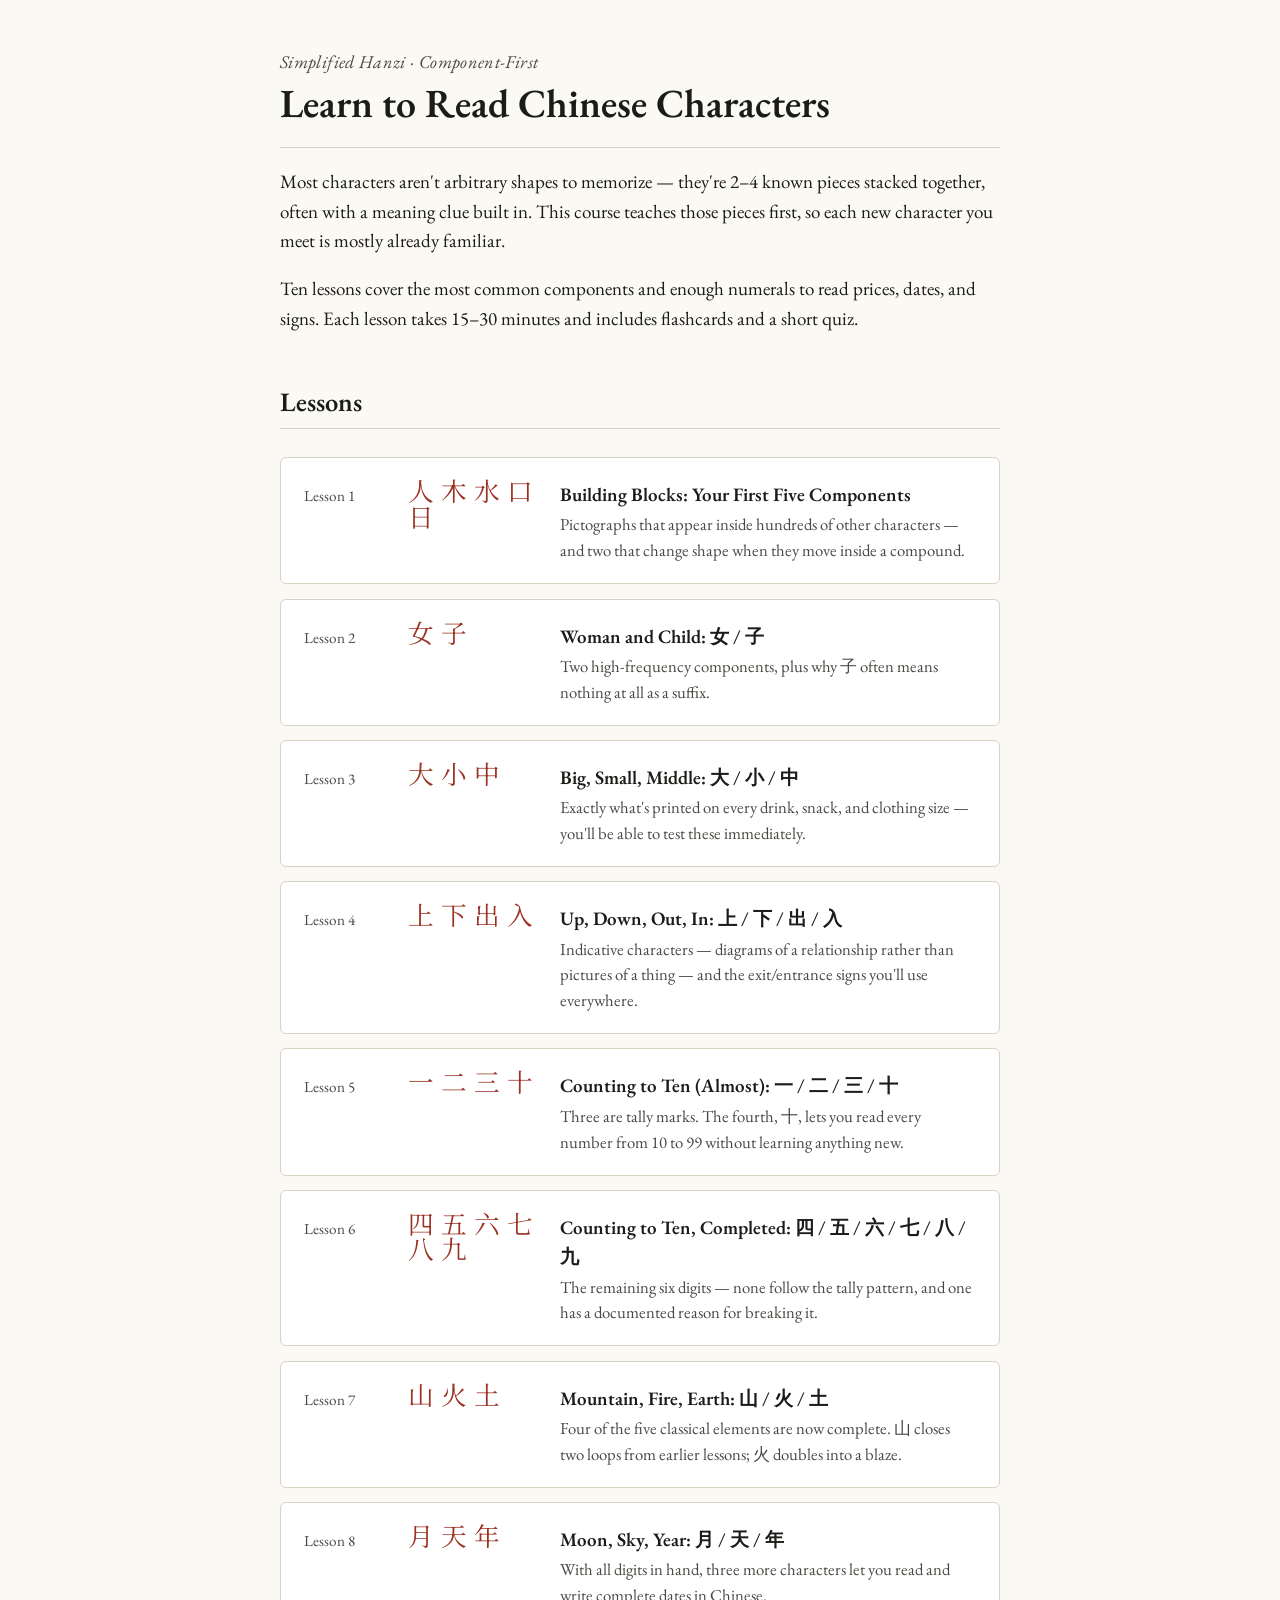
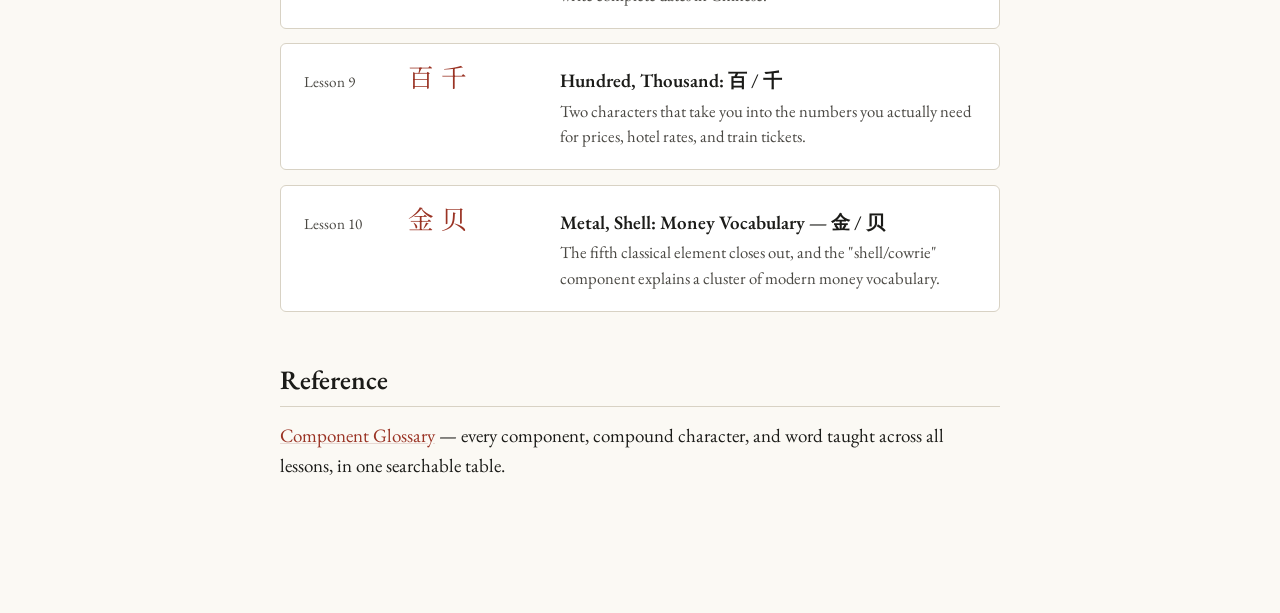
==== public_html/index.html @ 195a49df "First commit" ====
<!DOCTYPE html>
<html lang="en">
<head>
<meta charset="UTF-8">
<meta name="viewport" content="width=device-width, initial-scale=1">
<title>Simplified Hanzi — A Component-First Course</title>
<link rel="stylesheet" href="assets/style.css">
<style>
  .lesson-list {
    list-style: none;
    padding: 0;
    margin: 1.5rem 0;
  }
  .lesson-list li {
    border: 1px solid var(--rule);
    border-radius: 6px;
    background: var(--card);
    margin-bottom: 0.75rem;
  }
  .lesson-list a.lesson-link {
    display: flex;
    align-items: baseline;
    gap: 1rem;
    padding: 1rem 1.2rem;
    text-decoration: none;
    color: inherit;
  }
  .lesson-list a.lesson-link:hover {
    background: var(--accent-soft);
    border-radius: 5px;
  }
  .lesson-num {
    font-size: 0.8rem;
    color: var(--ink-soft);
    white-space: nowrap;
    min-width: 4.5rem;
  }
  .lesson-glyphs {
    font-family: 'Noto Serif SC', 'Songti SC', serif;
    font-size: 1.35rem;
    min-width: 7rem;
    color: var(--accent);
    line-height: 1;
  }
  .lesson-title {
    font-weight: 600;
    flex: 1;
  }
  .lesson-blurb {
    font-size: 0.88rem;
    color: var(--ink-soft);
    margin-top: 0.15rem;
  }
  .lesson-body {
    display: flex;
    flex-direction: column;
  }
  @media (max-width: 520px) {
    .lesson-list a.lesson-link { flex-wrap: wrap; }
    .lesson-glyphs { min-width: auto; }
  }
</style>
</head>
<body>
<div class="page">

  <header class="lesson-header">
    <p class="kicker">Simplified Hanzi · Component-First</p>
    <h1>Learn to Read Chinese Characters</h1>
  </header>

  <p>Most characters aren't arbitrary shapes to memorize — they're 2–4 known pieces stacked together, often with a meaning clue built in. This course teaches those pieces first, so each new character you meet is mostly already familiar.</p>

  <p>Ten lessons cover the most common components and enough numerals to read prices, dates, and signs. Each lesson takes 15–30 minutes and includes flashcards and a short quiz.</p>

  <h2>Lessons</h2>

  <ul class="lesson-list">
    <li>
      <a class="lesson-link" href="lessons/0001-foundational-components.html">
        <span class="lesson-num">Lesson 1</span>
        <span class="lesson-glyphs">人 木 水 口 日</span>
        <span class="lesson-body">
          <span class="lesson-title">Building Blocks: Your First Five Components</span>
          <span class="lesson-blurb">Pictographs that appear inside hundreds of other characters — and two that change shape when they move inside a compound.</span>
        </span>
      </a>
    </li>
    <li>
      <a class="lesson-link" href="lessons/0002-woman-and-child.html">
        <span class="lesson-num">Lesson 2</span>
        <span class="lesson-glyphs">女 子</span>
        <span class="lesson-body">
          <span class="lesson-title">Woman and Child: 女 / 子</span>
          <span class="lesson-blurb">Two high-frequency components, plus why 子 often means nothing at all as a suffix.</span>
        </span>
      </a>
    </li>
    <li>
      <a class="lesson-link" href="lessons/0003-big-small-middle.html">
        <span class="lesson-num">Lesson 3</span>
        <span class="lesson-glyphs">大 小 中</span>
        <span class="lesson-body">
          <span class="lesson-title">Big, Small, Middle: 大 / 小 / 中</span>
          <span class="lesson-blurb">Exactly what's printed on every drink, snack, and clothing size — you'll be able to test these immediately.</span>
        </span>
      </a>
    </li>
    <li>
      <a class="lesson-link" href="lessons/0004-up-down-out-in.html">
        <span class="lesson-num">Lesson 4</span>
        <span class="lesson-glyphs">上 下 出 入</span>
        <span class="lesson-body">
          <span class="lesson-title">Up, Down, Out, In: 上 / 下 / 出 / 入</span>
          <span class="lesson-blurb">Indicative characters — diagrams of a relationship rather than pictures of a thing — and the exit/entrance signs you'll use everywhere.</span>
        </span>
      </a>
    </li>
    <li>
      <a class="lesson-link" href="lessons/0005-counting-to-ten.html">
        <span class="lesson-num">Lesson 5</span>
        <span class="lesson-glyphs">一 二 三 十</span>
        <span class="lesson-body">
          <span class="lesson-title">Counting to Ten (Almost): 一 / 二 / 三 / 十</span>
          <span class="lesson-blurb">Three are tally marks. The fourth, 十, lets you read every number from 10 to 99 without learning anything new.</span>
        </span>
      </a>
    </li>
    <li>
      <a class="lesson-link" href="lessons/0006-counting-completed.html">
        <span class="lesson-num">Lesson 6</span>
        <span class="lesson-glyphs">四 五 六 七 八 九</span>
        <span class="lesson-body">
          <span class="lesson-title">Counting to Ten, Completed: 四 / 五 / 六 / 七 / 八 / 九</span>
          <span class="lesson-blurb">The remaining six digits — none follow the tally pattern, and one has a documented reason for breaking it.</span>
        </span>
      </a>
    </li>
    <li>
      <a class="lesson-link" href="lessons/0007-mountain-fire-earth.html">
        <span class="lesson-num">Lesson 7</span>
        <span class="lesson-glyphs">山 火 土</span>
        <span class="lesson-body">
          <span class="lesson-title">Mountain, Fire, Earth: 山 / 火 / 土</span>
          <span class="lesson-blurb">Four of the five classical elements are now complete. 山 closes two loops from earlier lessons; 火 doubles into a blaze.</span>
        </span>
      </a>
    </li>
    <li>
      <a class="lesson-link" href="lessons/0008-moon-sky-year.html">
        <span class="lesson-num">Lesson 8</span>
        <span class="lesson-glyphs">月 天 年</span>
        <span class="lesson-body">
          <span class="lesson-title">Moon, Sky, Year: 月 / 天 / 年</span>
          <span class="lesson-blurb">With all digits in hand, three more characters let you read and write complete dates in Chinese.</span>
        </span>
      </a>
    </li>
    <li>
      <a class="lesson-link" href="lessons/0009-hundred-thousand.html">
        <span class="lesson-num">Lesson 9</span>
        <span class="lesson-glyphs">百 千</span>
        <span class="lesson-body">
          <span class="lesson-title">Hundred, Thousand: 百 / 千</span>
          <span class="lesson-blurb">Two characters that take you into the numbers you actually need for prices, hotel rates, and train tickets.</span>
        </span>
      </a>
    </li>
    <li>
      <a class="lesson-link" href="lessons/0010-metal-shell-money.html">
        <span class="lesson-num">Lesson 10</span>
        <span class="lesson-glyphs">金 贝</span>
        <span class="lesson-body">
          <span class="lesson-title">Metal, Shell: Money Vocabulary — 金 / 贝</span>
          <span class="lesson-blurb">The fifth classical element closes out, and the "shell/cowrie" component explains a cluster of modern money vocabulary.</span>
        </span>
      </a>
    </li>
  </ul>

  <h2>Reference</h2>
  <p><a href="reference/components-glossary.html">Component Glossary</a> — every component, compound character, and word taught across all lessons, in one searchable table.</p>

</div>
</body>
</html>
---- public_html/assets/style.css ----
/* Shared stylesheet for the Simplified Hanzi teaching workspace.
   Tufte-influenced: generous whitespace, restrained color, type does the work. */

@import url('https://fonts.googleapis.com/css2?family=Noto+Serif+SC:wght@400;500;700&family=EB+Garamond:ital,wght@0,400;0,600;1,400&display=swap');

:root {
  --paper: #fbf9f4;
  --ink: #1b1b18;
  --ink-soft: #4a4843;
  --rule: #d8d2c4;
  --accent: #9a3324;
  --accent-soft: #e8d8d2;
  --good: #2f6f4f;
  --good-soft: #dcebe2;
  --bad: #9a3324;
  --bad-soft: #f3ddd8;
  --card: #ffffff;
  --max-width: 720px;
}

* { box-sizing: border-box; }

html { font-size: 19px; }

body {
  margin: 0;
  padding: 0 1.5rem 6rem;
  background: var(--paper);
  color: var(--ink);
  font-family: 'EB Garamond', 'Iowan Old Style', Georgia, serif;
  line-height: 1.55;
}

.page {
  max-width: var(--max-width);
  margin: 0 auto;
}

header.lesson-header {
  padding-top: 2.5rem;
  margin-bottom: 1rem;
  border-bottom: 1px solid var(--rule);
}

header.lesson-header .kicker {
  font-family: 'EB Garamond', serif;
  font-style: italic;
  color: var(--ink-soft);
  font-size: 0.95rem;
  letter-spacing: 0.02em;
  margin: 0 0 0.25rem;
}

h1 {
  font-size: 2.1rem;
  font-weight: 600;
  margin: 0 0 1rem;
  line-height: 1.2;
}

h2 {
  font-size: 1.4rem;
  font-weight: 600;
  margin: 2.5rem 0 0.75rem;
  border-bottom: 1px solid var(--rule);
  padding-bottom: 0.3rem;
}

h3 {
  font-size: 1.1rem;
  font-weight: 600;
  margin: 1.5rem 0 0.5rem;
}

p { margin: 0 0 1rem; }

a { color: var(--accent); text-decoration: underline; text-decoration-color: var(--accent-soft); }
a:hover { text-decoration-color: var(--accent); }

.hanzi, .han {
  font-family: 'Noto Serif SC', 'Songti SC', 'PingFang SC', 'Microsoft YaHei', serif;
}

/* --- Component / character cards --- */

.card-grid {
  display: grid;
  grid-template-columns: repeat(auto-fit, minmax(130px, 1fr));
  gap: 0.9rem;
  margin: 1.5rem 0;
}

.char-card {
  background: var(--card);
  border: 1px solid var(--rule);
  border-radius: 6px;
  padding: 1rem 0.75rem;
  text-align: center;
}

.char-card .glyph {
  font-family: 'Noto Serif SC', 'Songti SC', serif;
  font-size: 3rem;
  line-height: 1;
  margin-bottom: 0.4rem;
}

.char-card .variant {
  font-size: 1.1rem;
  color: var(--ink-soft);
}

.char-card .pinyin {
  font-style: italic;
  color: var(--accent);
  margin: 0.3rem 0 0.1rem;
}

.char-card .meaning {
  font-size: 0.95rem;
}

.char-card .strokes {
  font-size: 0.8rem;
  color: var(--ink-soft);
  margin-top: 0.3rem;
}

/* --- Reference tables --- */

table.ref-table {
  width: 100%;
  border-collapse: collapse;
  margin: 1.25rem 0;
  font-size: 0.95rem;
}

table.ref-table th, table.ref-table td {
  border-bottom: 1px solid var(--rule);
  padding: 0.5rem 0.6rem;
  text-align: left;
  vertical-align: top;
}

table.ref-table th {
  font-weight: 600;
  border-bottom: 2px solid var(--ink);
}

table.ref-table .glyph-cell {
  font-family: 'Noto Serif SC', 'Songti SC', serif;
  font-size: 1.6rem;
  white-space: nowrap;
}

/* --- Breakdown diagram (component -> character) --- */

.breakdown {
  display: flex;
  align-items: center;
  gap: 0.6rem;
  justify-content: center;
  margin: 1.25rem 0;
  flex-wrap: wrap;
}

.breakdown .piece, .breakdown .result {
  font-family: 'Noto Serif SC', 'Songti SC', serif;
  font-size: 2.4rem;
  background: var(--card);
  border: 1px solid var(--rule);
  border-radius: 6px;
  padding: 0.3rem 0.6rem;
}

.breakdown .result {
  border-color: var(--accent);
}

.breakdown .op, .breakdown .eq {
  font-size: 1.4rem;
  color: var(--ink-soft);
}

/* --- Stroke order step list --- */

ol.stroke-steps {
  padding-left: 1.4rem;
}
ol.stroke-steps li {
  margin-bottom: 0.4rem;
}
ol.stroke-steps .stroke-glyph {
  font-family: 'Noto Serif SC', 'Songti SC', serif;
  font-size: 1.2rem;
  margin-right: 0.3rem;
}

/* --- Sidenote (Tufte-style margin note, falls back inline on narrow viewports) --- */

.sidenote {
  font-size: 0.85rem;
  color: var(--ink-soft);
  border-left: 2px solid var(--rule);
  padding-left: 0.8rem;
  margin: 1rem 0;
}

/* --- Callouts --- */

.callout {
  background: var(--card);
  border: 1px solid var(--rule);
  border-left: 4px solid var(--accent);
  border-radius: 4px;
  padding: 0.9rem 1.1rem;
  margin: 1.25rem 0;
  font-size: 0.97rem;
}

.callout.tip { border-left-color: var(--good); }

/* --- Flashcards (assets/quiz.js) --- */

.flashcard {
  background: var(--card);
  border: 1px solid var(--rule);
  border-radius: 6px;
  padding: 1.5rem 1rem;
  text-align: center;
  cursor: pointer;
  user-select: none;
  margin: 0.75rem 0;
}

.flashcard .front {
  font-family: 'Noto Serif SC', 'Songti SC', serif;
  font-size: 2.6rem;
}

.flashcard .back {
  display: none;
  margin-top: 0.6rem;
  color: var(--ink-soft);
  font-size: 0.95rem;
}

.flashcard.revealed .back { display: block; }

.flashcard .hint {
  font-size: 0.8rem;
  color: var(--ink-soft);
  margin-top: 0.5rem;
}

/* --- Multiple choice quiz --- */

.quiz-mc {
  background: var(--card);
  border: 1px solid var(--rule);
  border-radius: 6px;
  padding: 1.1rem 1.2rem;
  margin: 1.25rem 0;
}

.quiz-mc .quiz-question {
  font-weight: 600;
  margin-bottom: 0.75rem;
}

.quiz-mc .quiz-options {
  display: flex;
  flex-direction: column;
  gap: 0.5rem;
}

.quiz-mc .quiz-options button {
  font-family: inherit;
  font-size: 1rem;
  text-align: left;
  background: var(--paper);
  border: 1px solid var(--rule);
  border-radius: 4px;
  padding: 0.55rem 0.8rem;
  cursor: pointer;
}

.quiz-mc .quiz-options button:hover { border-color: var(--ink-soft); }

.quiz-mc .quiz-options button.correct {
  background: var(--good-soft);
  border-color: var(--good);
}

.quiz-mc .quiz-options button.incorrect {
  background: var(--bad-soft);
  border-color: var(--bad);
}

.quiz-mc .quiz-options button:disabled { cursor: default; }

.quiz-mc .quiz-feedback {
  margin-top: 0.6rem;
  font-size: 0.9rem;
  min-height: 1.2em;
}

/* --- Nav / footer --- */

nav.lesson-nav, footer.lesson-footer {
  margin-top: 2.5rem;
  padding-top: 1rem;
  border-top: 1px solid var(--rule);
  font-size: 0.9rem;
  color: var(--ink-soft);
}

.ask-teacher {
  margin-top: 2.5rem;
  font-style: italic;
  color: var(--ink-soft);
}

@media print {
  body { background: #fff; padding: 0; }
  .quiz-mc, .flashcard, nav.lesson-nav, .ask-teacher { display: none; }
  a { color: var(--ink); text-decoration: none; }
}
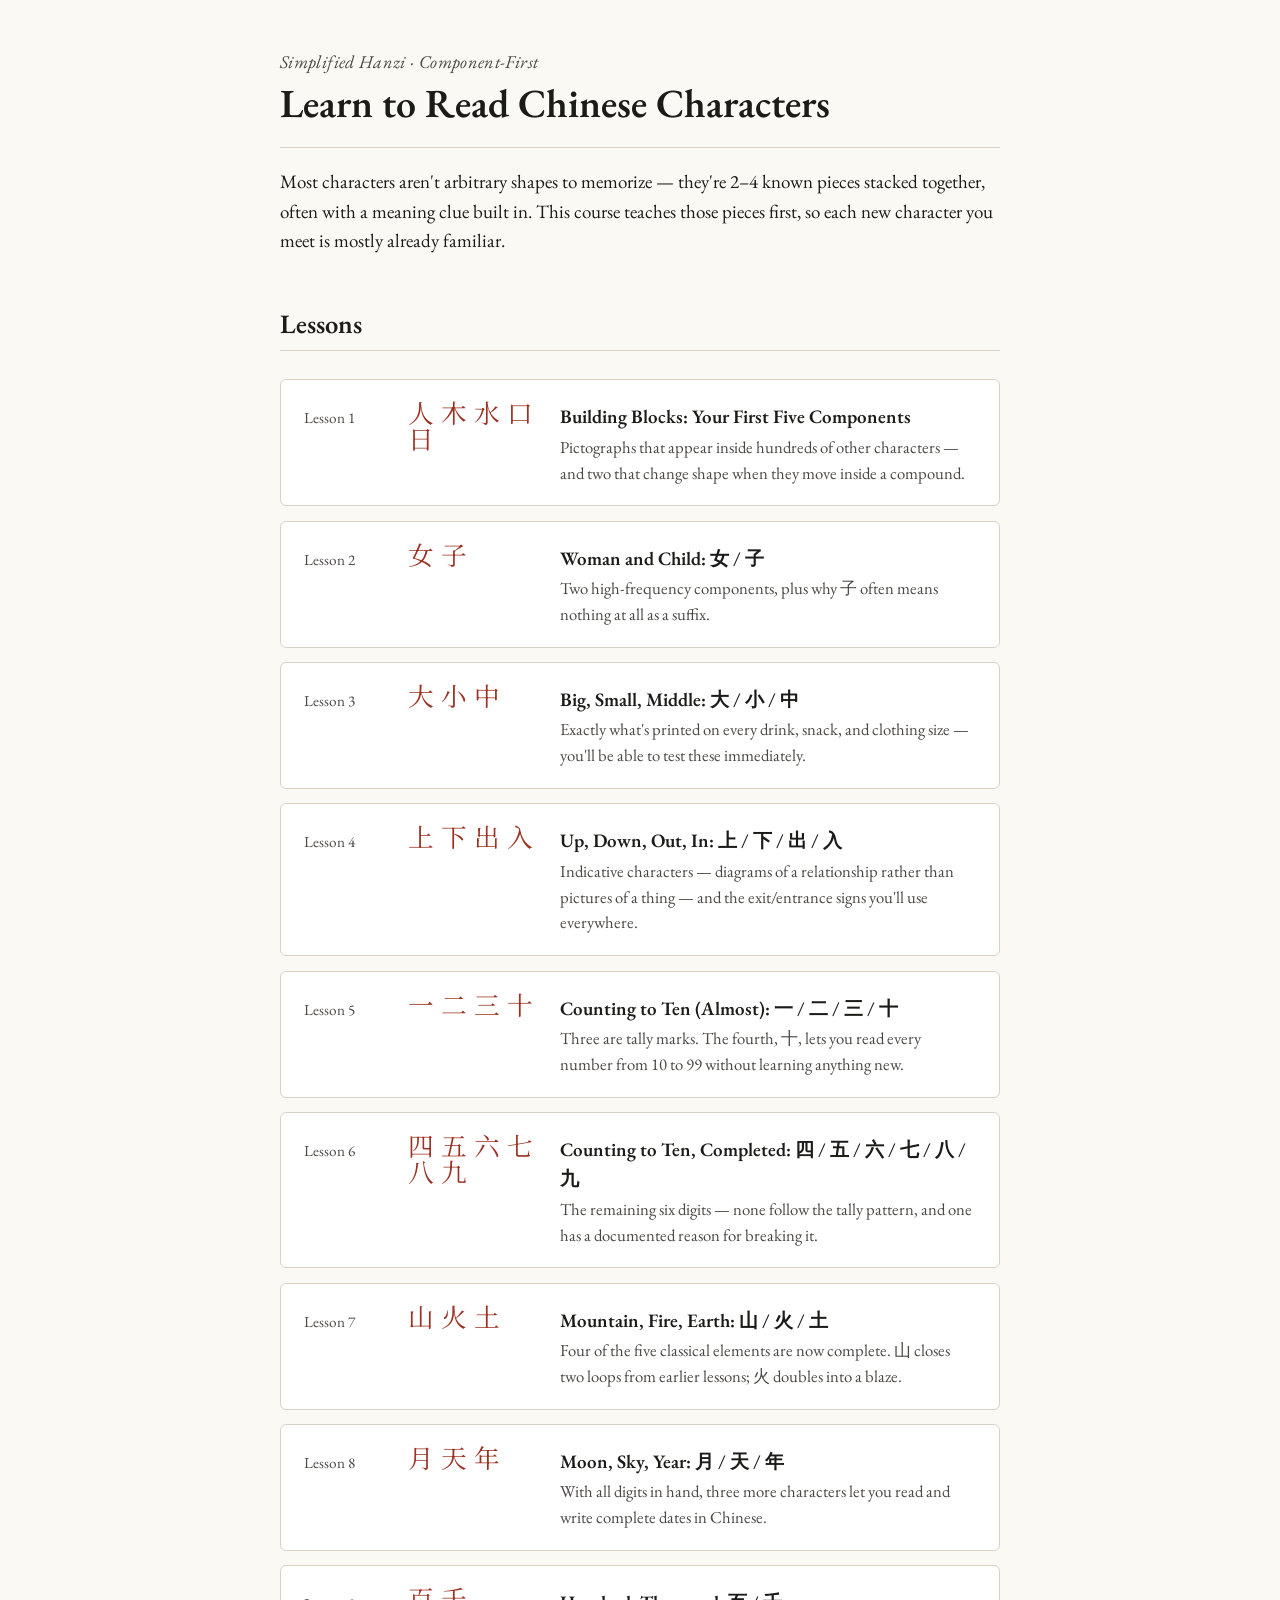
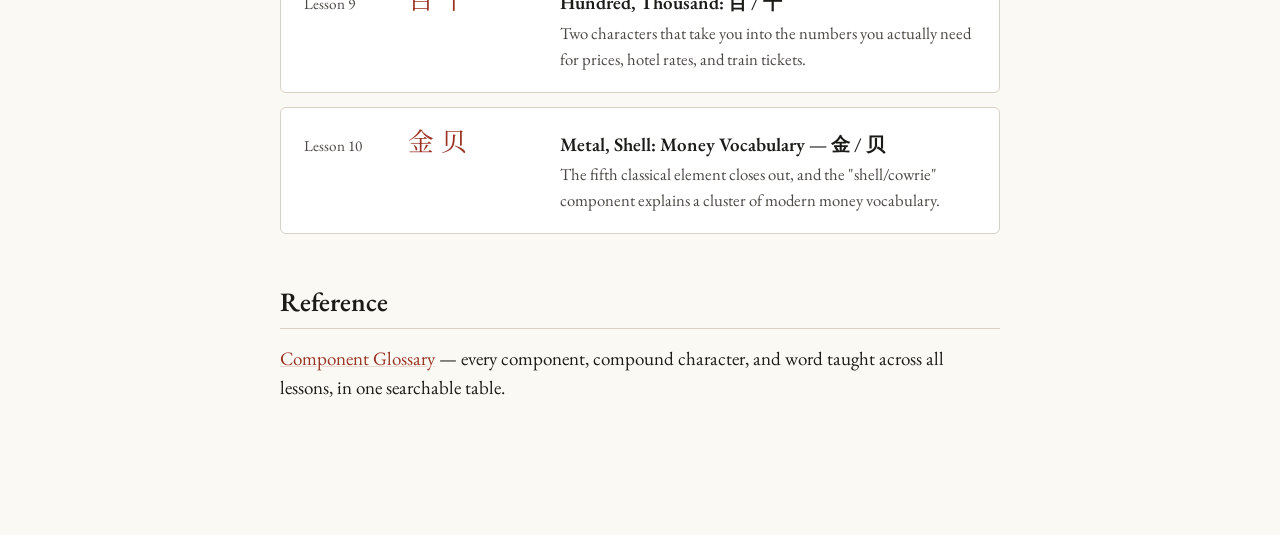
==== commit dfb7f326: "Add stroke order to all lessons" ====
--- a/public_html/index.html
+++ b/public_html/index.html
@@ -70,8 +70,6 @@
   </header>
 
   <p>Most characters aren't arbitrary shapes to memorize — they're 2–4 known pieces stacked together, often with a meaning clue built in. This course teaches those pieces first, so each new character you meet is mostly already familiar.</p>
-
-  <p>Ten lessons cover the most common components and enough numerals to read prices, dates, and signs. Each lesson takes 15–30 minutes and includes flashcards and a short quiz.</p>
 
   <h2>Lessons</h2>
 
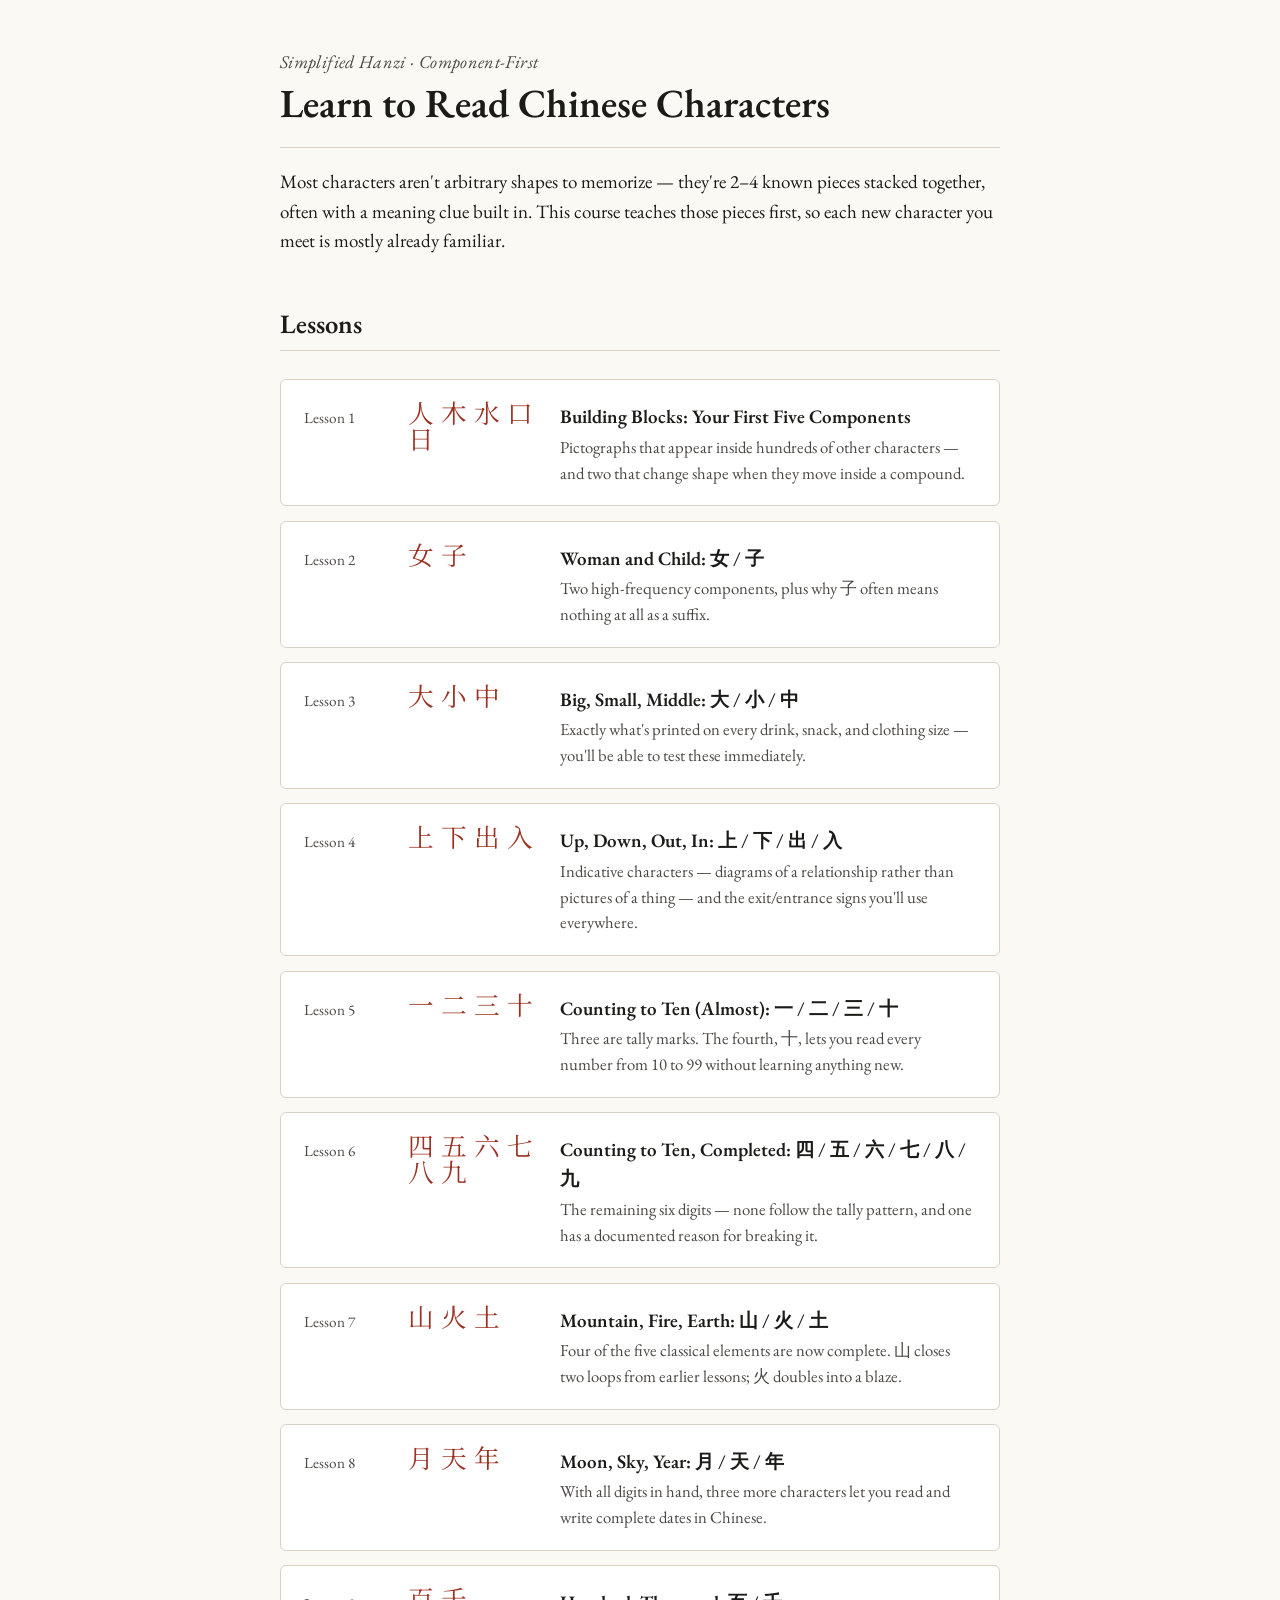
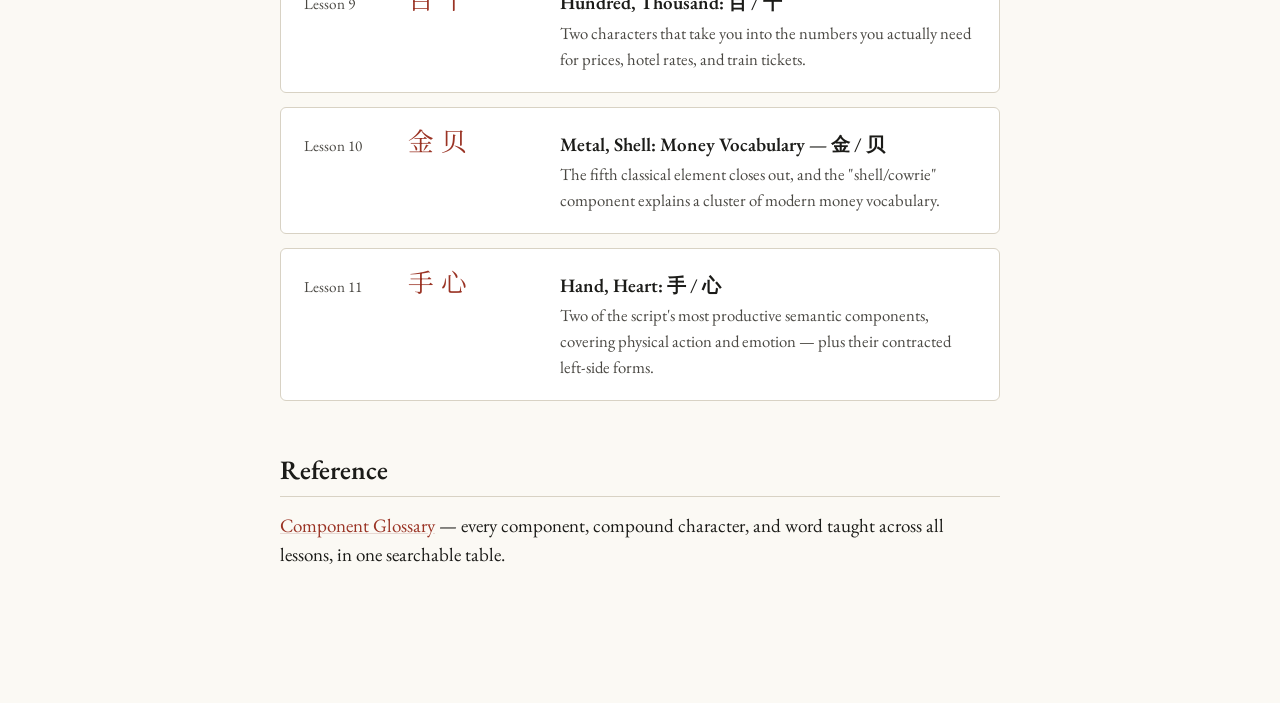
==== commit 6e69bd8a: "Update home and lesson 10 with lesson 11 links" ====
--- a/public_html/index.html
+++ b/public_html/index.html
@@ -174,6 +174,16 @@
         </span>
       </a>
     </li>
+    <li>
+      <a class="lesson-link" href="lessons/0011-hand-heart.html">
+        <span class="lesson-num">Lesson 11</span>
+        <span class="lesson-glyphs">手 心</span>
+        <span class="lesson-body">
+          <span class="lesson-title">Hand, Heart: 手 / 心</span>
+          <span class="lesson-blurb">Two of the script's most productive semantic components, covering physical action and emotion — plus their contracted left-side forms.</span>
+        </span>
+      </a>
+    </li>
   </ul>
 
   <h2>Reference</h2>
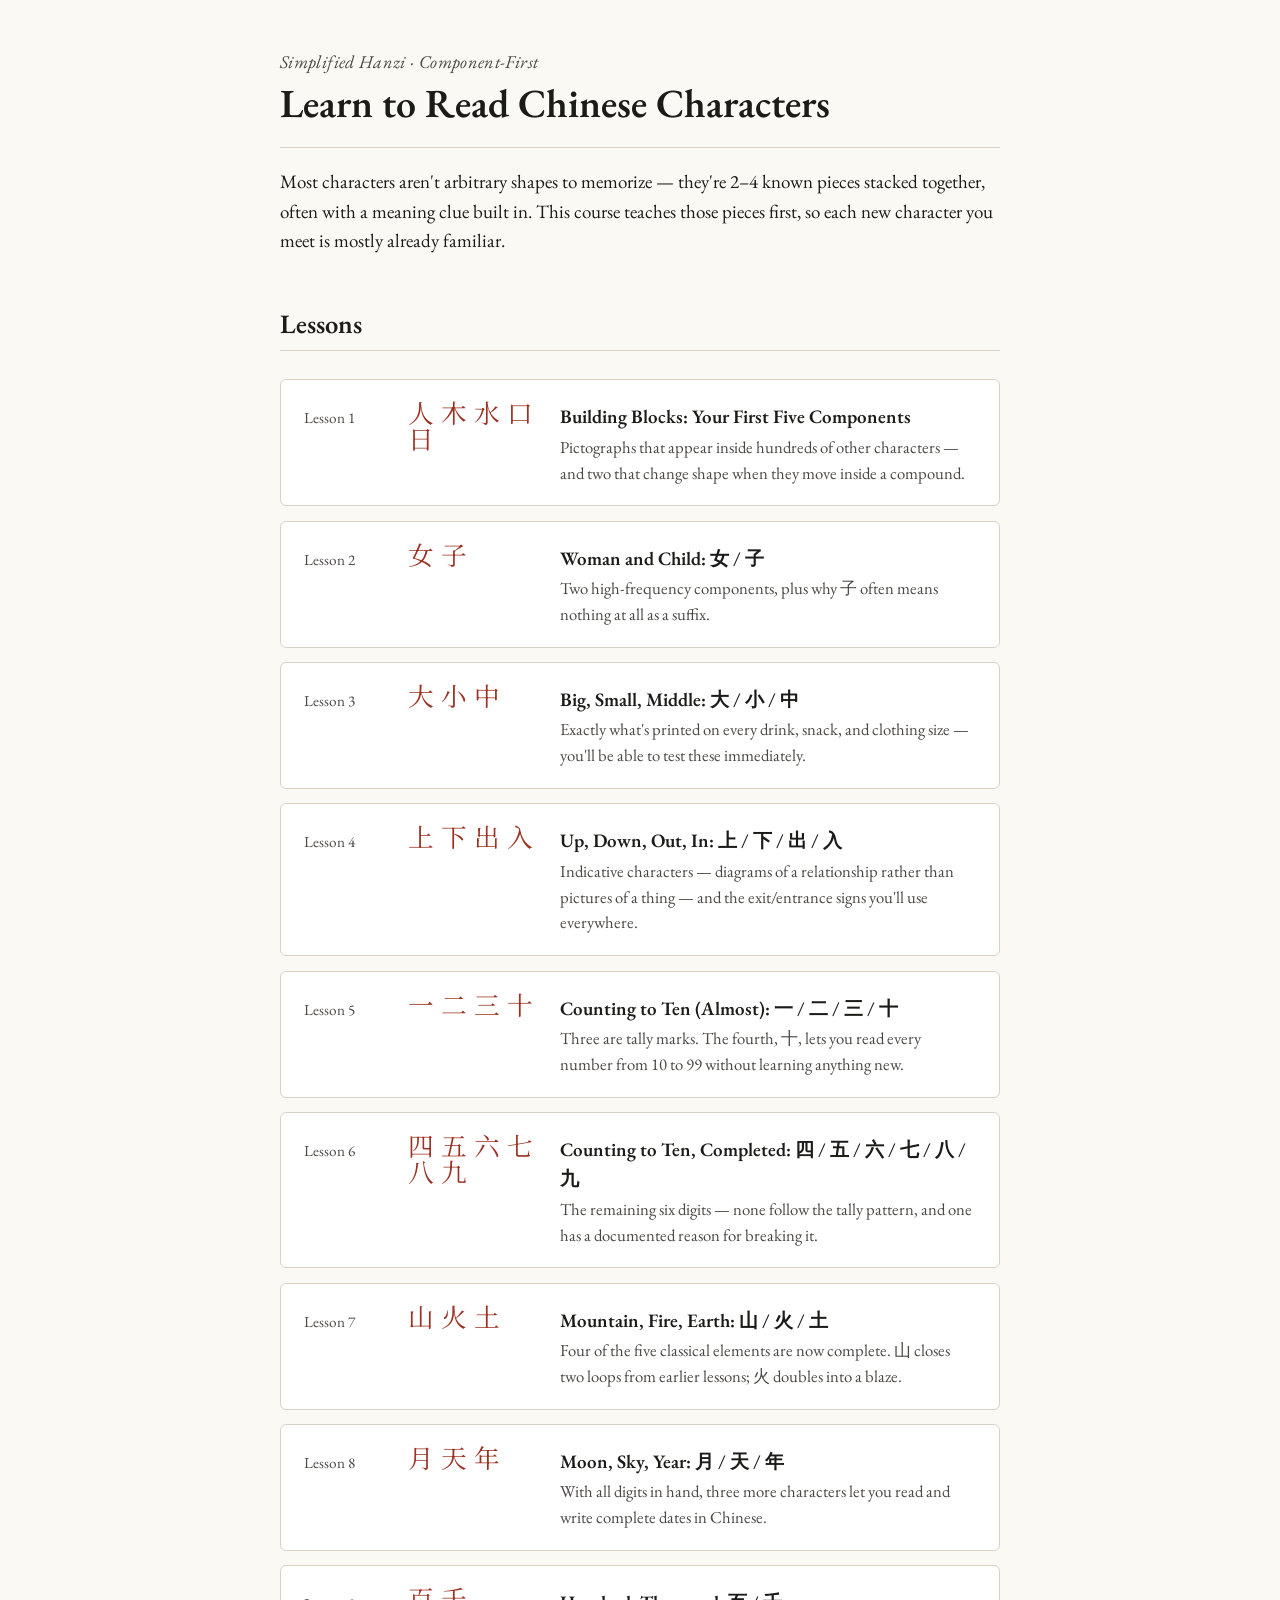
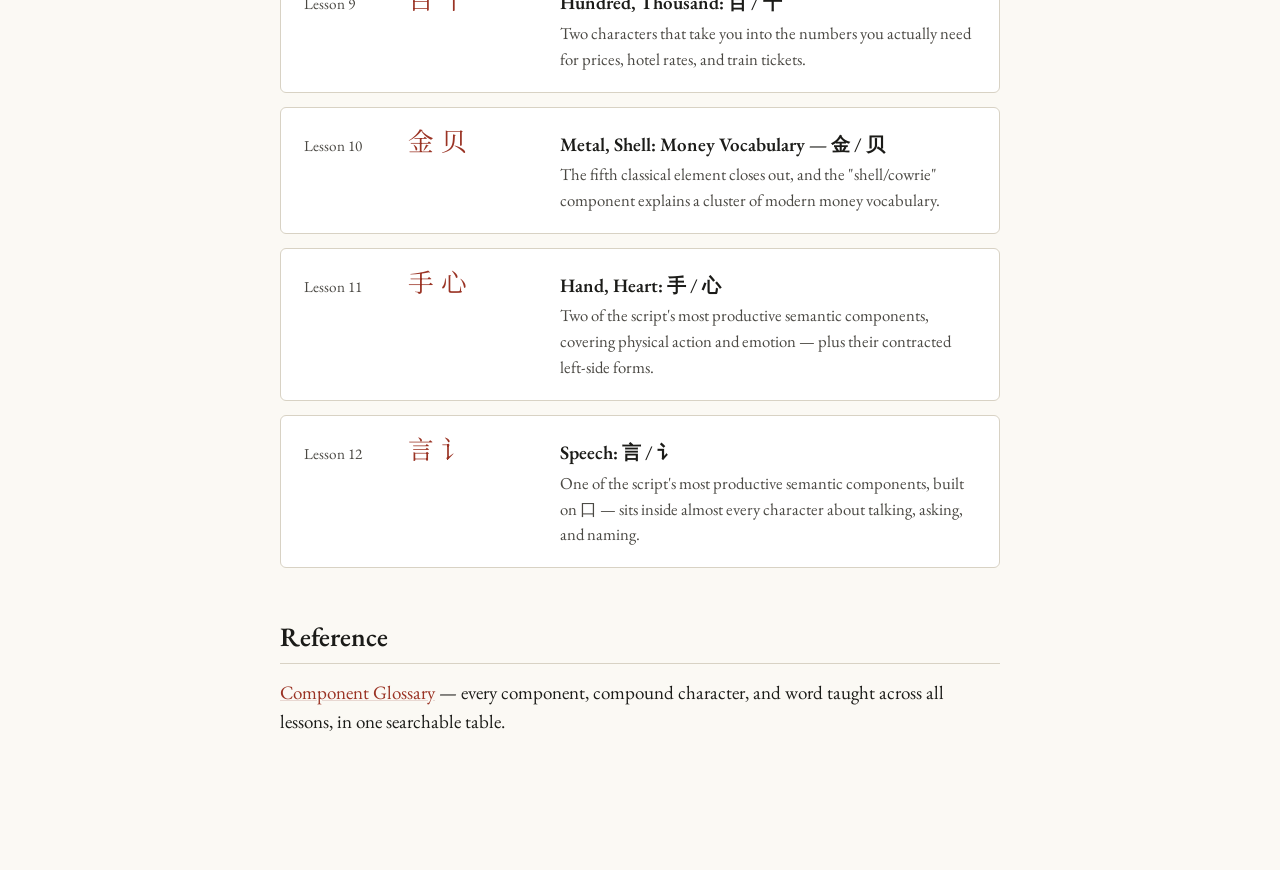
==== commit 16d0c231: "Add lesson 12 and stroke animation assets and css" ====
--- a/public_html/index.html
+++ b/public_html/index.html
@@ -184,6 +184,16 @@
         </span>
       </a>
     </li>
+    <li>
+      <a class="lesson-link" href="lessons/0012-speech.html">
+        <span class="lesson-num">Lesson 12</span>
+        <span class="lesson-glyphs">言 讠</span>
+        <span class="lesson-body">
+          <span class="lesson-title">Speech: 言 / 讠</span>
+          <span class="lesson-blurb">One of the script's most productive semantic components, built on 口 — sits inside almost every character about talking, asking, and naming.</span>
+        </span>
+      </a>
+    </li>
   </ul>
 
   <h2>Reference</h2>
--- a/public_html/assets/style.css
+++ b/public_html/assets/style.css
@@ -182,19 +182,35 @@
   color: var(--ink-soft);
 }
 
-/* --- Stroke order step list --- */
-
-ol.stroke-steps {
-  padding-left: 1.4rem;
-}
-ol.stroke-steps li {
-  margin-bottom: 0.4rem;
-}
-ol.stroke-steps .stroke-glyph {
-  font-family: 'Noto Serif SC', 'Songti SC', serif;
-  font-size: 1.2rem;
-  margin-right: 0.3rem;
-}
+/* --- Stroke order diagram (assets/strokes, assets/strokes-animated) --- */
+
+.stroke-diagram {
+  display: flex;
+  align-items: center;
+  gap: 1.1rem;
+  margin: 1.25rem 0;
+  flex-wrap: wrap;
+}
+
+.stroke-diagram img {
+  width: 150px;
+  height: 150px;
+  background: var(--card);
+  border: 1px solid var(--rule);
+  border-radius: 6px;
+}
+
+.stroke-diagram .stroke-meta {
+  font-size: 0.9rem;
+  color: var(--ink-soft);
+}
+
+.stroke-diagram .stroke-watch {
+  display: inline-block;
+  margin-top: 0.35rem;
+  font-size: 0.85rem;
+}
+
 
 /* --- Sidenote (Tufte-style margin note, falls back inline on narrow viewports) --- */
 
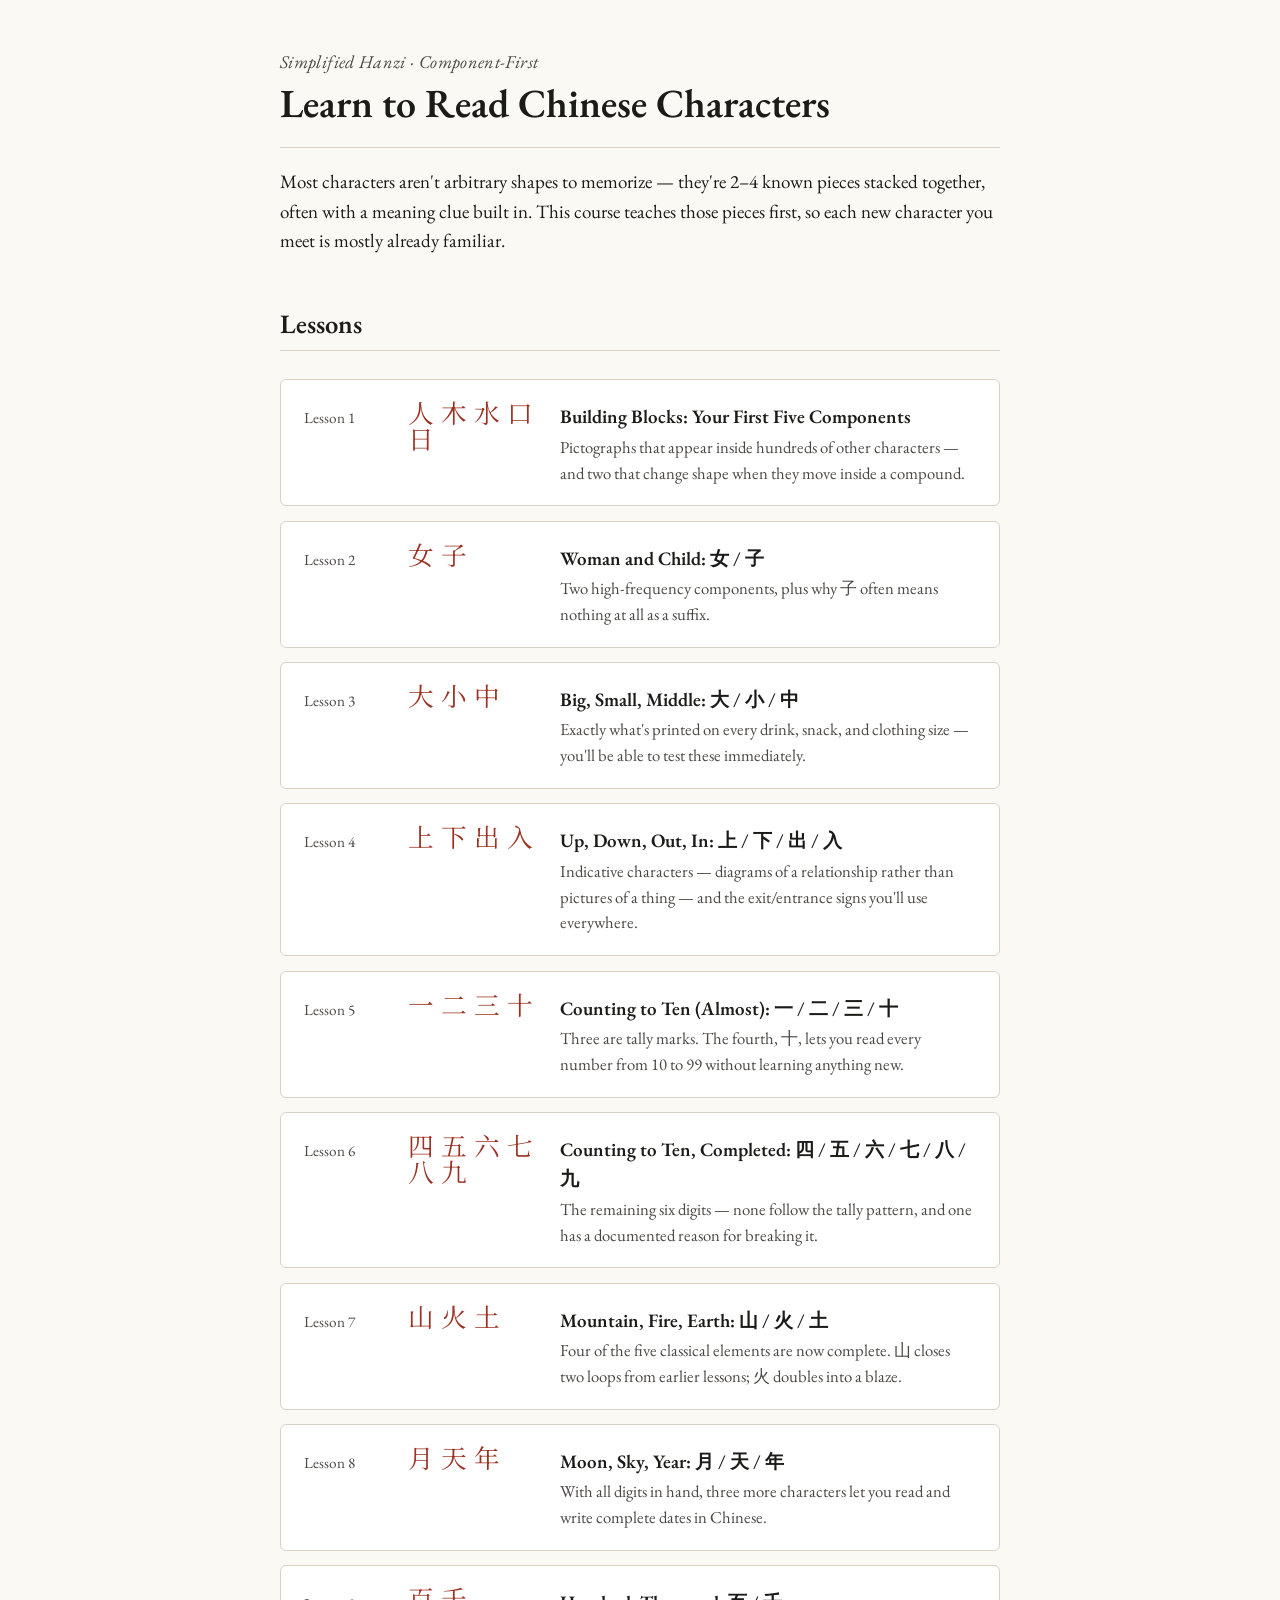
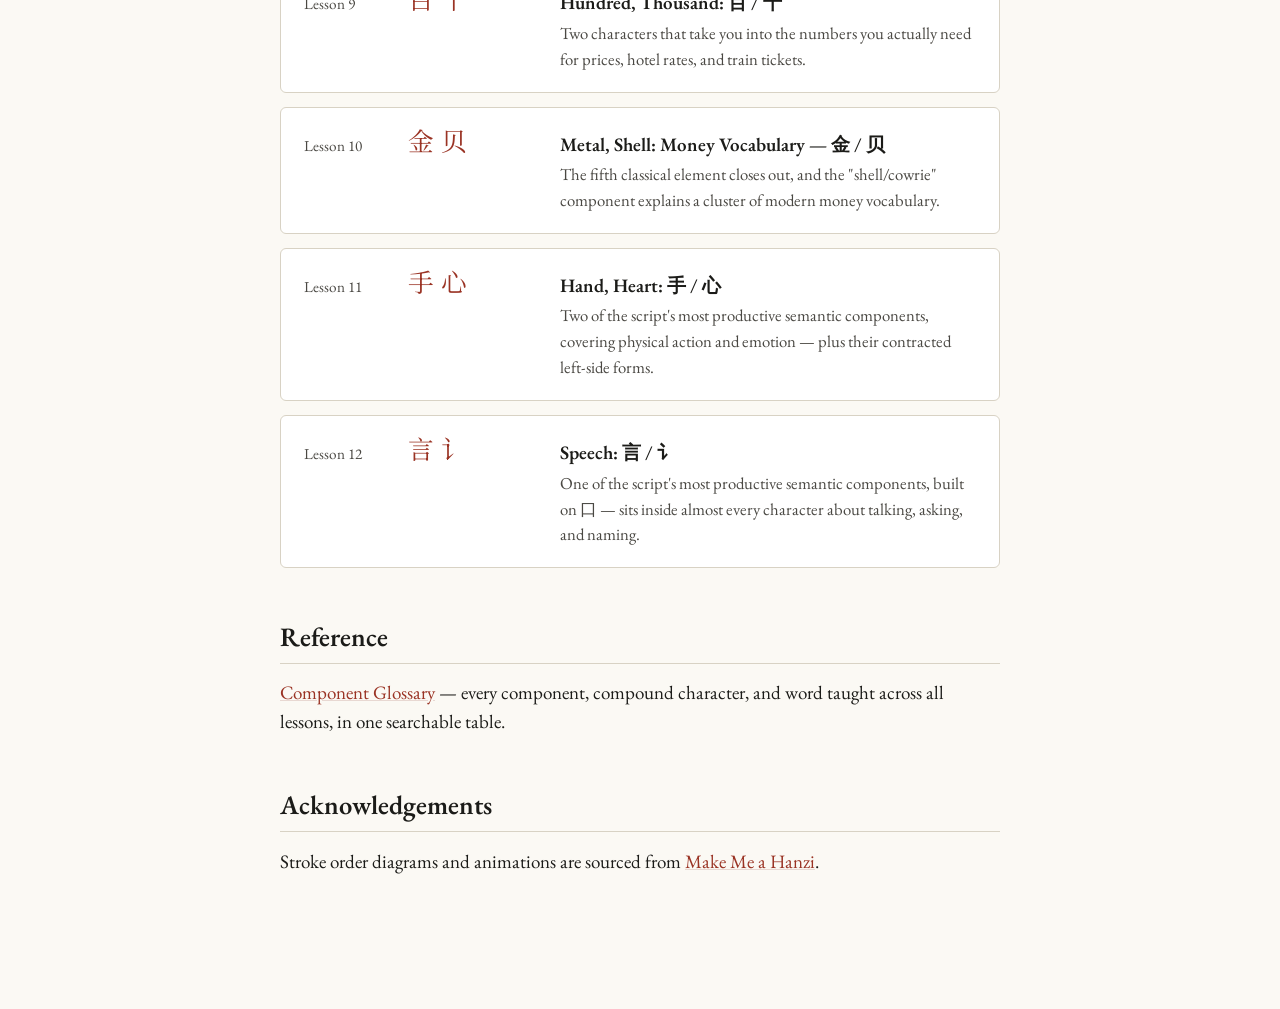
==== commit fc9f1082: "Add acknowledgements section to home" ====
--- a/public_html/index.html
+++ b/public_html/index.html
@@ -199,6 +199,9 @@
   <h2>Reference</h2>
   <p><a href="reference/components-glossary.html">Component Glossary</a> — every component, compound character, and word taught across all lessons, in one searchable table.</p>
 
+  <h2>Acknowledgements</h2>
+  <p>Stroke order diagrams and animations are sourced from <a href="https://www.skishore.me/makemeahanzi/">Make Me a Hanzi</a>.</p>
+
 </div>
 </body>
 </html>
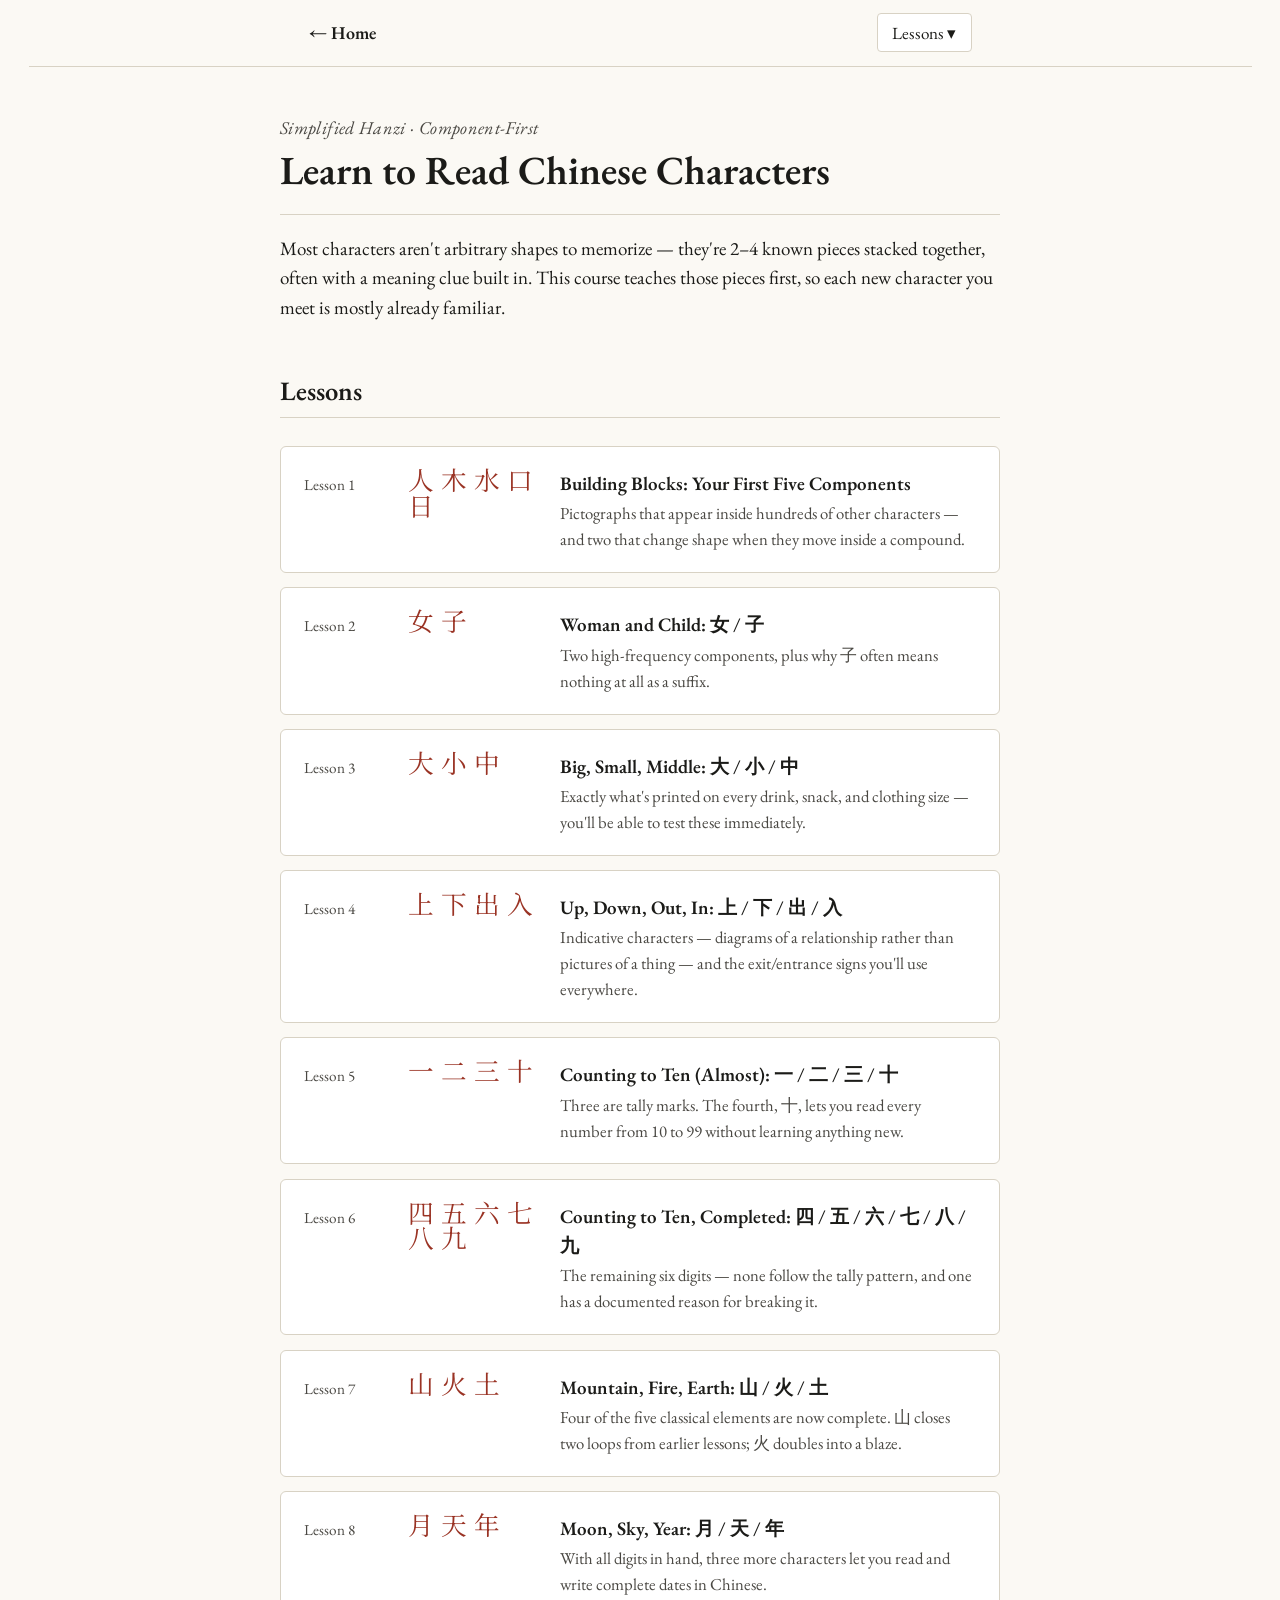
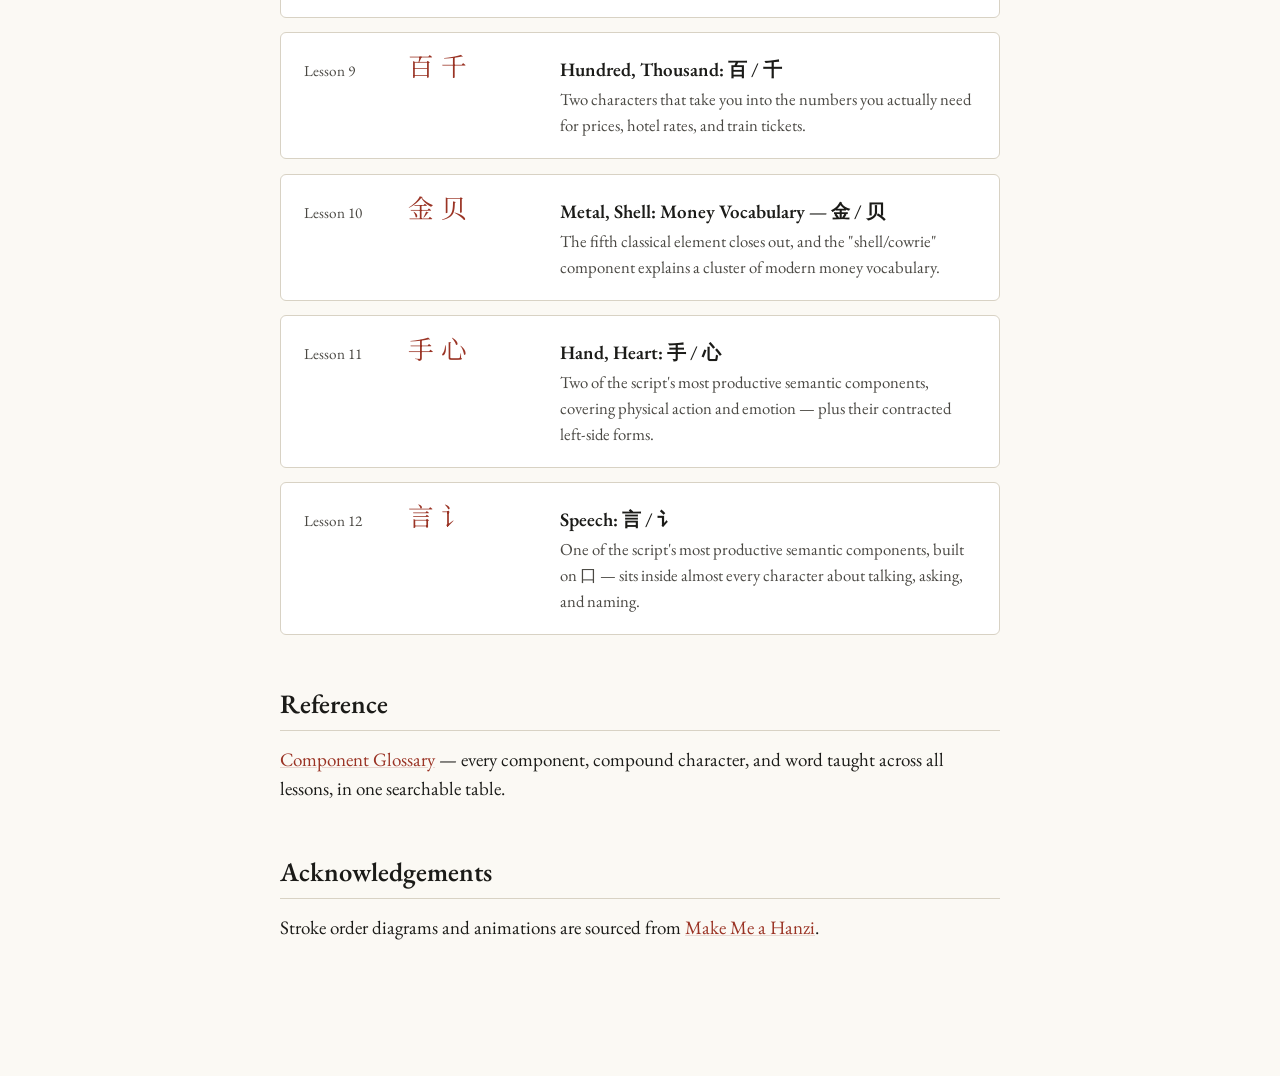
==== commit 6731647f: "Add header" ====
--- a/public_html/index.html
+++ b/public_html/index.html
@@ -62,6 +62,7 @@
 </style>
 </head>
 <body>
+<div id="site-nav-root"></div>
 <div class="page">
 
   <header class="lesson-header">
@@ -203,5 +204,6 @@
   <p>Stroke order diagrams and animations are sourced from <a href="https://www.skishore.me/makemeahanzi/">Make Me a Hanzi</a>.</p>
 
 </div>
+<script src="assets/nav.js"></script>
 </body>
 </html>
--- a/public_html/assets/style.css
+++ b/public_html/assets/style.css
@@ -321,6 +321,106 @@
   min-height: 1.2em;
 }
 
+/* --- Site header (assets/nav.js): home link + lessons dropdown --- */
+
+header.site-nav {
+  position: sticky;
+  top: 0;
+  z-index: 20;
+  background: var(--paper);
+  border-bottom: 1px solid var(--rule);
+}
+
+.site-nav-inner {
+  max-width: var(--max-width);
+  margin: 0 auto;
+  padding: 0.7rem 1.5rem;
+  display: flex;
+  align-items: center;
+  justify-content: space-between;
+  position: relative;
+}
+
+.site-nav-home {
+  font-weight: 600;
+  font-size: 0.95rem;
+  text-decoration: none;
+  color: var(--ink);
+}
+
+.site-nav-home:hover { color: var(--accent); }
+
+.site-nav-toggle {
+  font-family: inherit;
+  font-size: 0.9rem;
+  background: var(--card);
+  border: 1px solid var(--rule);
+  border-radius: 4px;
+  padding: 0.4rem 0.75rem;
+  cursor: pointer;
+  color: var(--ink);
+}
+
+.site-nav-toggle:hover { border-color: var(--ink-soft); }
+
+.site-nav-toggle[aria-expanded="true"] { border-color: var(--accent); color: var(--accent); }
+
+.site-nav-menu {
+  list-style: none;
+  margin: 0;
+  padding: 0.4rem;
+  position: absolute;
+  right: 1.5rem;
+  top: calc(100% + 0.4rem);
+  background: var(--card);
+  border: 1px solid var(--rule);
+  border-radius: 6px;
+  box-shadow: 0 6px 18px rgba(0, 0, 0, 0.1);
+  min-width: 260px;
+  max-height: 70vh;
+  overflow-y: auto;
+  display: none;
+}
+
+.site-nav-menu.open { display: block; }
+
+.site-nav-menu a {
+  display: flex;
+  align-items: baseline;
+  gap: 0.6rem;
+  padding: 0.5rem 0.6rem;
+  text-decoration: none;
+  color: inherit;
+  border-radius: 4px;
+  font-size: 0.92rem;
+}
+
+.site-nav-menu a:hover { background: var(--accent-soft); }
+
+.site-nav-menu a.current { color: var(--accent); font-weight: 600; }
+
+.site-nav-menu .menu-num {
+  font-size: 0.75rem;
+  color: var(--ink-soft);
+  min-width: 2.4rem;
+}
+
+.site-nav-menu .menu-glyphs {
+  font-family: 'Noto Serif SC', 'Songti SC', serif;
+  color: var(--accent);
+  min-width: 4.5rem;
+}
+
+.site-nav-menu .menu-divider {
+  margin: 0.4rem 0.2rem;
+  border: none;
+  border-top: 1px solid var(--rule);
+}
+
+@media (max-width: 520px) {
+  .site-nav-menu { right: 1rem; min-width: 220px; }
+}
+
 /* --- Nav / footer --- */
 
 nav.lesson-nav, footer.lesson-footer {
@@ -339,6 +439,6 @@
 
 @media print {
   body { background: #fff; padding: 0; }
-  .quiz-mc, .flashcard, nav.lesson-nav, .ask-teacher { display: none; }
+  .quiz-mc, .flashcard, nav.lesson-nav, .ask-teacher, header.site-nav { display: none; }
   a { color: var(--ink); text-decoration: none; }
 }
